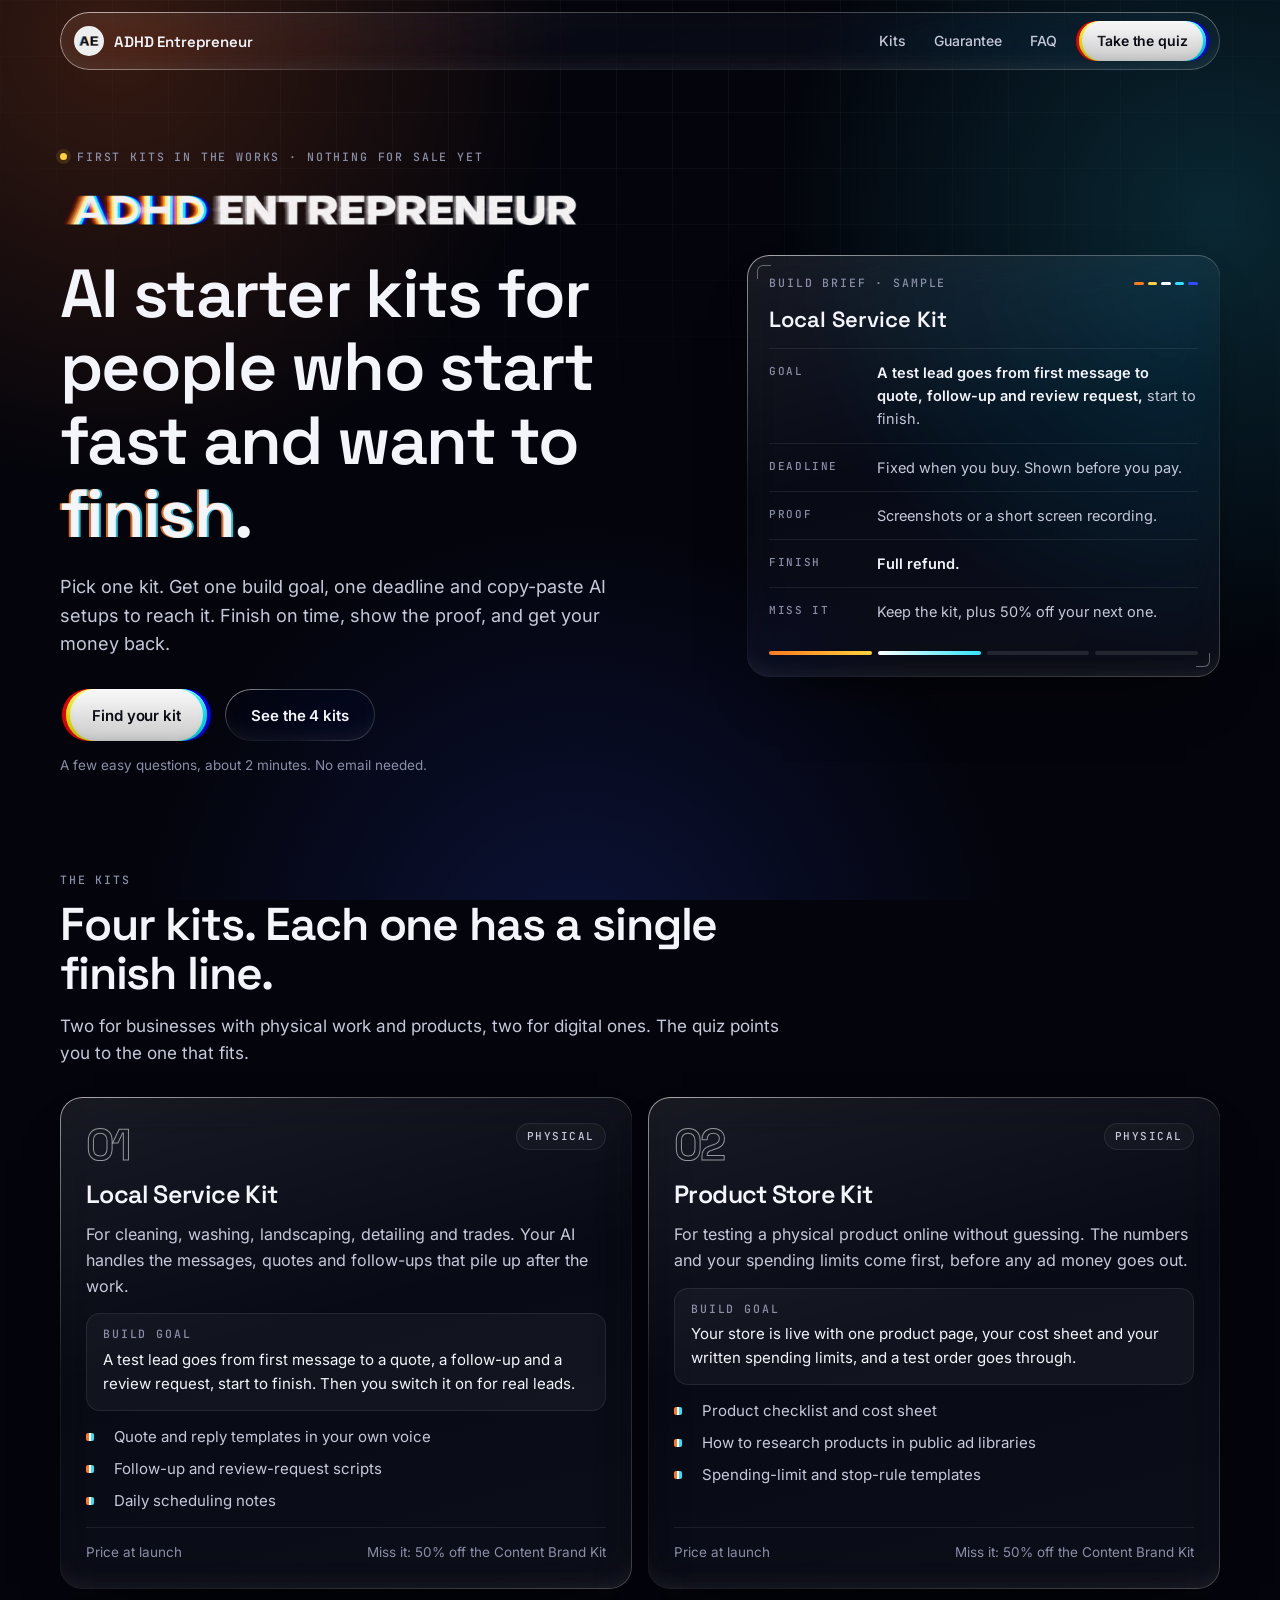
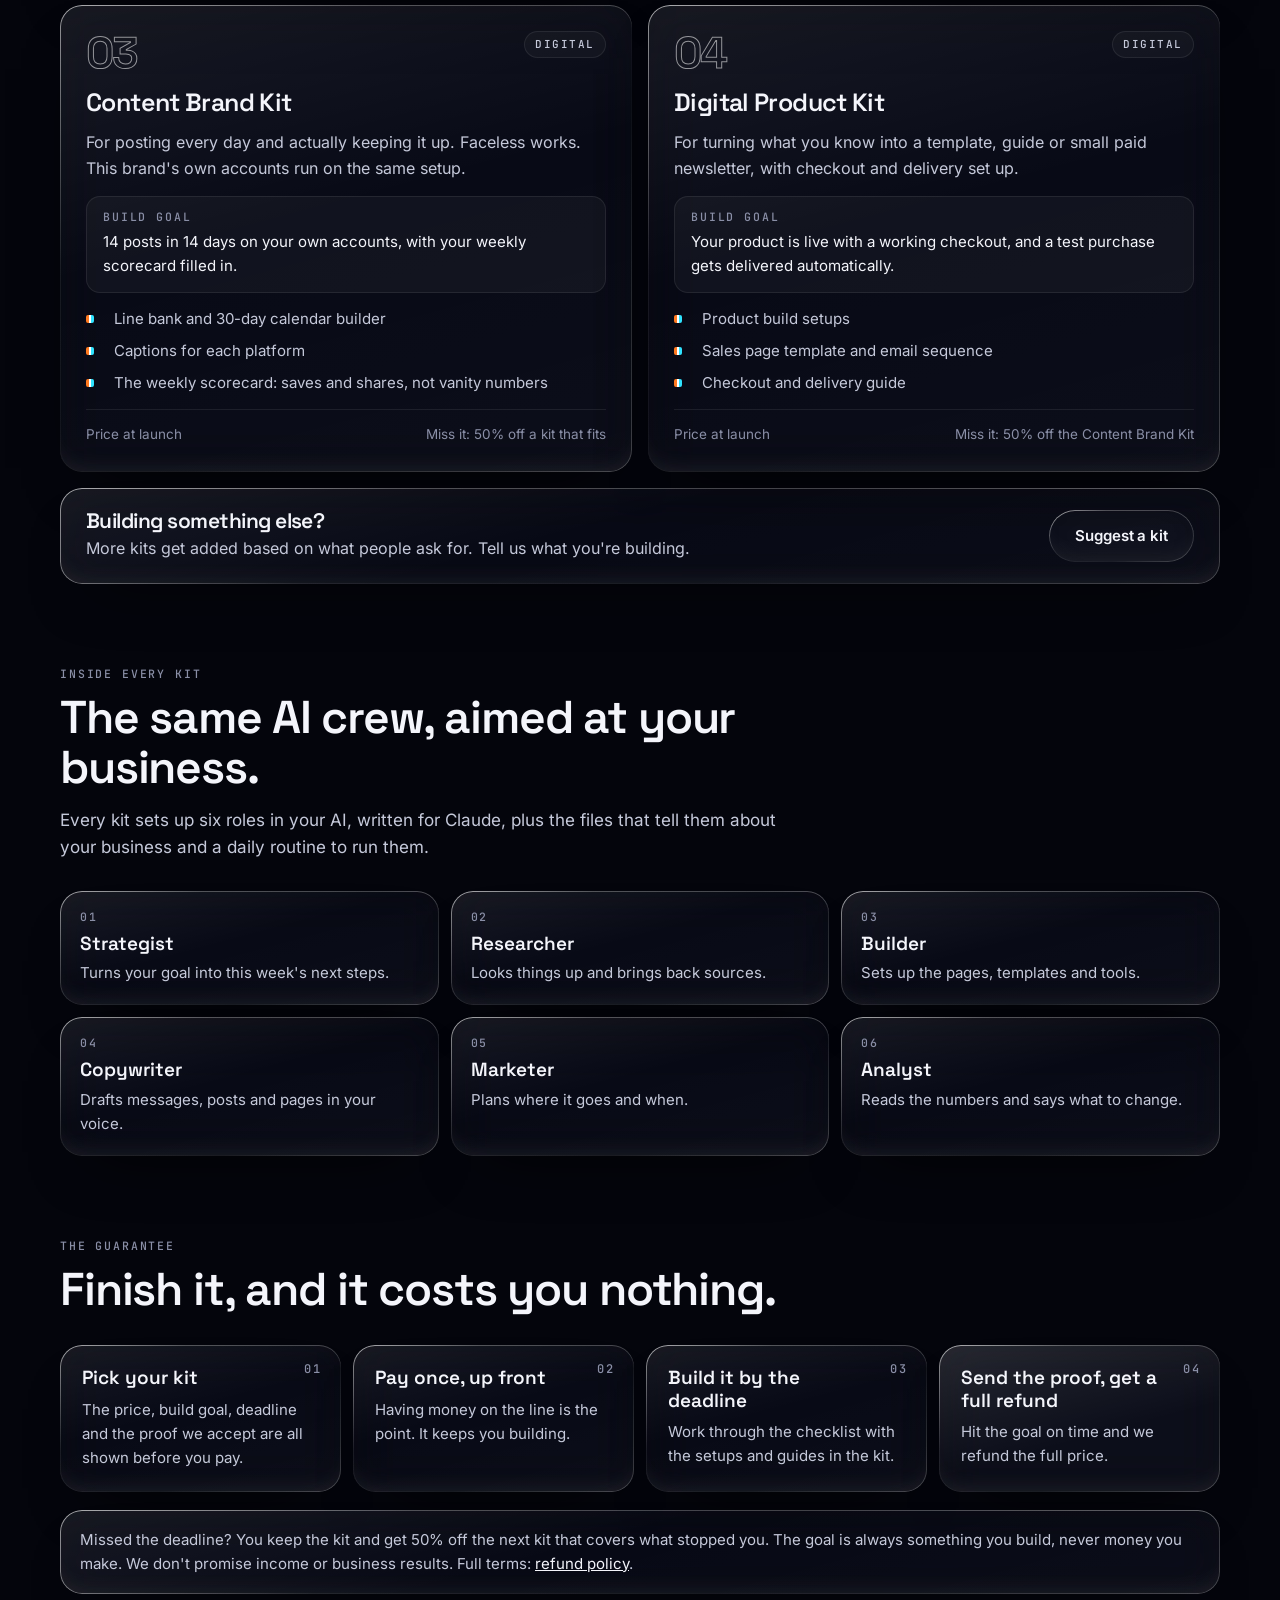
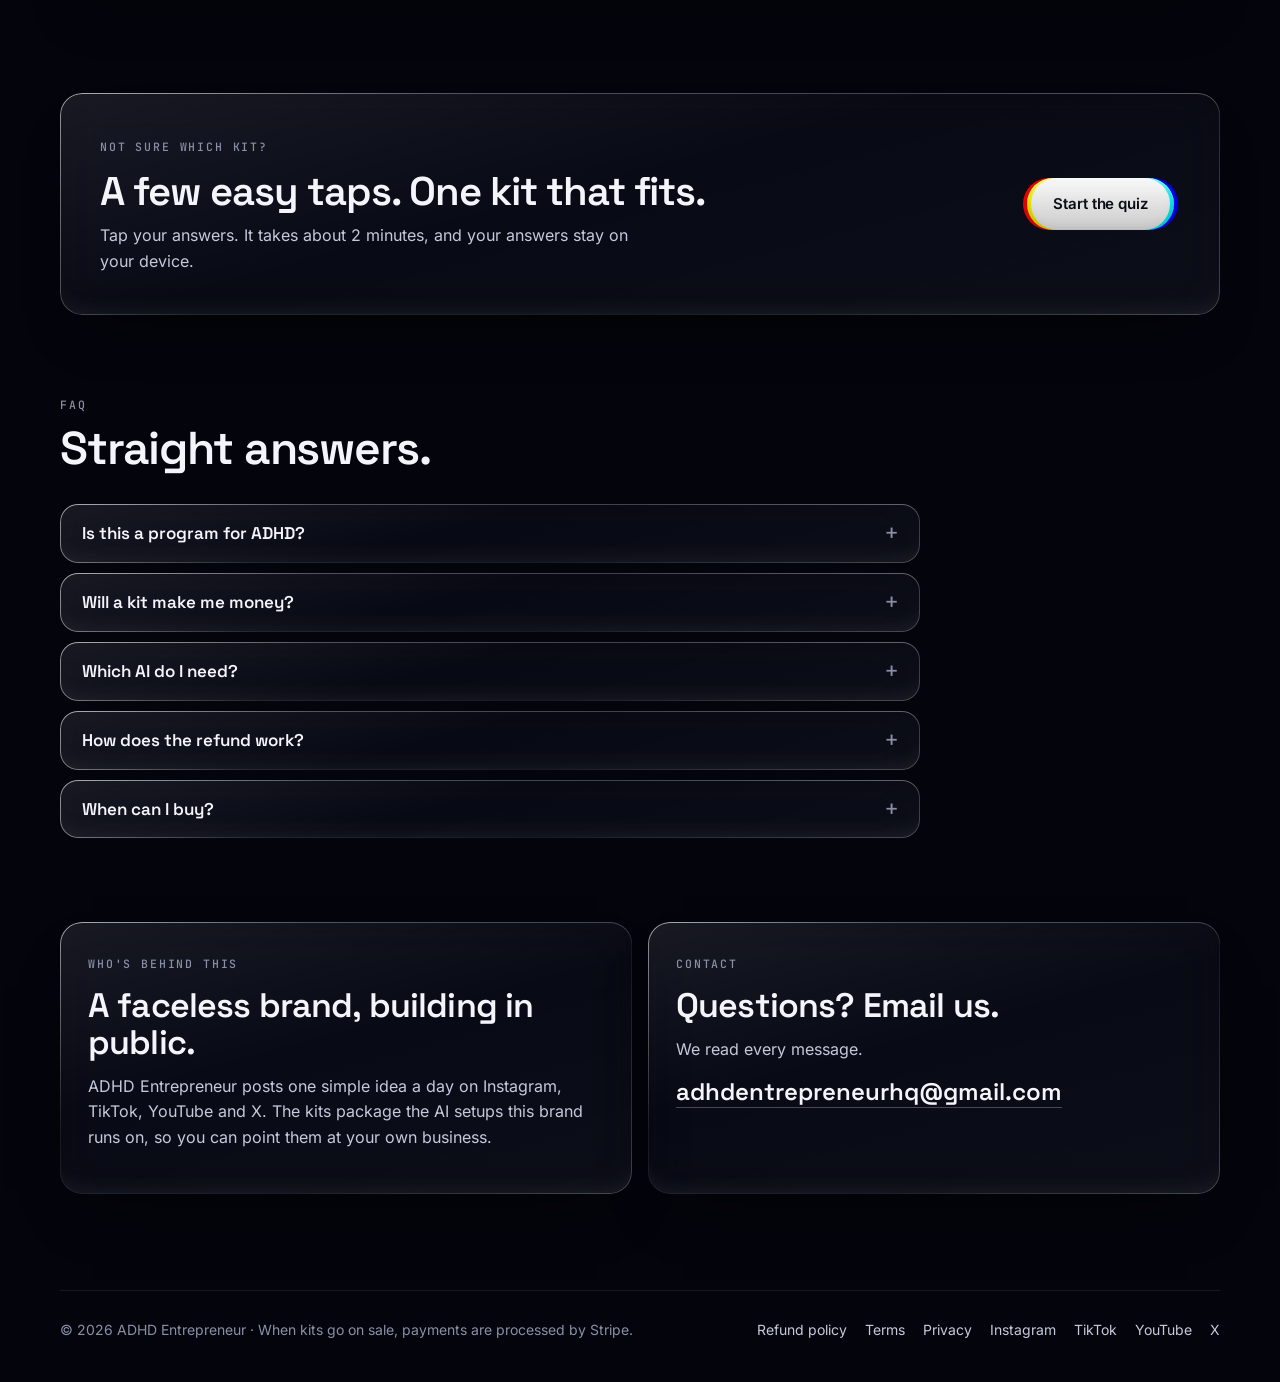
==== adhd-entrepreneur/site/public/index.html @ 9c6e857f "Rebuild the site in midnight liquid glass, add the kit quiz, deploy to Netlify - Midnight dark desig" ====
<!doctype html>
<html lang="en">
<head>
<meta charset="utf-8">
<meta name="viewport" content="width=device-width, initial-scale=1, viewport-fit=cover">
<title>ADHD Entrepreneur · AI Starter Kits</title>
<meta name="description" content="AI starter kits for people who start fast and want to finish. One kit, one build goal, one deadline. Finish on time and get your money back.">
<meta name="theme-color" content="#04050c">
<link rel="icon" type="image/png" href="assets/favicon.png">
<link rel="apple-touch-icon" href="assets/apple-touch-icon.png">
<link rel="preload" href="assets/fonts/space-grotesk-latin.woff2" as="font" type="font/woff2" crossorigin>
<link rel="preload" href="assets/fonts/inter-latin.woff2" as="font" type="font/woff2" crossorigin>
<link rel="stylesheet" href="style.css">
<script src="site.js" defer></script>
</head>
<body>
<div class="sky" aria-hidden="true"><span class="orb warm"></span><span class="orb cyan"></span><span class="orb blue"></span></div>

<div class="wrap">
  <header class="topbar">
    <div class="inner glass">
      <a class="brand" href="./"><img src="assets/favicon.png" alt="" width="30" height="30"><span>ADHD Entrepreneur</span></a>
      <nav aria-label="Sections">
        <a class="hide-sm" href="#kits">Kits</a>
        <a class="hide-sm" href="#guarantee">Guarantee</a>
        <a class="hide-sm" href="#faq">FAQ</a>
        <a class="btn-split small" href="quiz.html"><span class="fx" aria-hidden="true"><i></i><i></i><i></i></span><span class="lbl">Take the quiz</span></a>
      </nav>
    </div>
  </header>

  <main>
    <section class="hero" aria-labelledby="hero-title">
      <div>
        <span class="label"><span class="dot"></span>First kits in the works · nothing for sale yet</span>
        <img class="wordmark" src="assets/wordmark.png" alt="ADHD Entrepreneur" width="1192" height="94">
        <h1 id="hero-title">AI starter kits for people who start fast and want to <span class="split-text">finish</span>.</h1>
        <p class="lede">Pick one kit. Get one build goal, one deadline and copy-paste AI setups to reach it. Finish on time, show the proof, and get your money back.</p>
        <div class="actions">
          <a class="btn-split" href="quiz.html"><span class="fx" aria-hidden="true"><i></i><i></i><i></i></span><span class="lbl">Find your kit</span></a>
          <a class="btn glass" href="#kits">See the 4 kits</a>
        </div>
        <p class="fine">A few easy questions, about 2 minutes. No email needed.</p>
      </div>

      <aside class="brief glass" aria-label="Sample build brief">
        <span class="corner tl"></span><span class="corner br"></span>
        <div class="head"><span class="label">Build brief · sample</span><div class="splitbar" aria-hidden="true"><i></i><i></i><i></i><i></i><i></i></div></div>
        <p class="kit">Local Service Kit</p>
        <dl>
          <div class="row"><dt>Goal</dt><dd><b>A test lead goes from first message to quote, follow-up and review request,</b> start to finish.</dd></div>
          <div class="row"><dt>Deadline</dt><dd>Fixed when you buy. Shown before you pay.</dd></div>
          <div class="row"><dt>Proof</dt><dd>Screenshots or a short screen recording.</dd></div>
          <div class="row"><dt>Finish</dt><dd><b>Full refund.</b></dd></div>
          <div class="row"><dt>Miss it</dt><dd>Keep the kit, plus 50% off your next one.</dd></div>
        </dl>
        <div class="track" aria-hidden="true"><i class="on"></i><i class="on"></i><i></i><i></i></div>
      </aside>
    </section>

    <section id="kits" aria-labelledby="kits-title">
      <div class="section-head">
        <span class="label">The kits</span>
        <h2 id="kits-title">Four kits. Each one has a single finish line.</h2>
        <p>Two for businesses with physical work and products, two for digital ones. The quiz points you to the one that fits.</p>
      </div>

      <div class="kits">
        <article class="kitcard glass">
          <div class="top"><span class="num">01</span><span class="tag">Physical</span></div>
          <h3>Local Service Kit</h3>
          <p class="for">For cleaning, washing, landscaping, detailing and trades. Your AI handles the messages, quotes and follow-ups that pile up after the work.</p>
          <div class="goal"><span class="label">Build goal</span>A test lead goes from first message to a quote, a follow-up and a review request, start to finish. Then you switch it on for real leads.</div>
          <ul class="ticks">
            <li>Quote and reply templates in your own voice</li>
            <li>Follow-up and review-request scripts</li>
            <li>Daily scheduling notes</li>
          </ul>
          <div class="foot"><span>Price at launch</span><span>Miss it: 50% off the Content Brand Kit</span></div>
        </article>

        <article class="kitcard glass">
          <div class="top"><span class="num">02</span><span class="tag">Physical</span></div>
          <h3>Product Store Kit</h3>
          <p class="for">For testing a physical product online without guessing. The numbers and your spending limits come first, before any ad money goes out.</p>
          <div class="goal"><span class="label">Build goal</span>Your store is live with one product page, your cost sheet and your written spending limits, and a test order goes through.</div>
          <ul class="ticks">
            <li>Product checklist and cost sheet</li>
            <li>How to research products in public ad libraries</li>
            <li>Spending-limit and stop-rule templates</li>
          </ul>
          <div class="foot"><span>Price at launch</span><span>Miss it: 50% off the Content Brand Kit</span></div>
        </article>

        <article class="kitcard glass">
          <div class="top"><span class="num">03</span><span class="tag">Digital</span></div>
          <h3>Content Brand Kit</h3>
          <p class="for">For posting every day and actually keeping it up. Faceless works. This brand's own accounts run on the same setup.</p>
          <div class="goal"><span class="label">Build goal</span>14 posts in 14 days on your own accounts, with your weekly scorecard filled in.</div>
          <ul class="ticks">
            <li>Line bank and 30-day calendar builder</li>
            <li>Captions for each platform</li>
            <li>The weekly scorecard: saves and shares, not vanity numbers</li>
          </ul>
          <div class="foot"><span>Price at launch</span><span>Miss it: 50% off a kit that fits</span></div>
        </article>

        <article class="kitcard glass">
          <div class="top"><span class="num">04</span><span class="tag">Digital</span></div>
          <h3>Digital Product Kit</h3>
          <p class="for">For turning what you know into a template, guide or small paid newsletter, with checkout and delivery set up.</p>
          <div class="goal"><span class="label">Build goal</span>Your product is live with a working checkout, and a test purchase gets delivered automatically.</div>
          <ul class="ticks">
            <li>Product build setups</li>
            <li>Sales page template and email sequence</li>
            <li>Checkout and delivery guide</li>
          </ul>
          <div class="foot"><span>Price at launch</span><span>Miss it: 50% off the Content Brand Kit</span></div>
        </article>
      </div>

      <div class="custom glass">
        <div>
          <h3>Building something else?</h3>
          <p>More kits get added based on what people ask for. Tell us what you're building.</p>
        </div>
        <a class="btn glass" href="mailto:adhdentrepreneurhq@gmail.com?subject=Kit%20idea">Suggest a kit</a>
      </div>
    </section>

    <section id="crew" aria-labelledby="crew-title">
      <div class="section-head">
        <span class="label">Inside every kit</span>
        <h2 id="crew-title">The same AI crew, aimed at your business.</h2>
        <p>Every kit sets up six roles in your AI, written for Claude, plus the files that tell them about your business and a daily routine to run them.</p>
      </div>
      <div class="crew">
        <div class="role glass"><span class="label">01</span><b>Strategist</b><p>Turns your goal into this week's next steps.</p></div>
        <div class="role glass"><span class="label">02</span><b>Researcher</b><p>Looks things up and brings back sources.</p></div>
        <div class="role glass"><span class="label">03</span><b>Builder</b><p>Sets up the pages, templates and tools.</p></div>
        <div class="role glass"><span class="label">04</span><b>Copywriter</b><p>Drafts messages, posts and pages in your voice.</p></div>
        <div class="role glass"><span class="label">05</span><b>Marketer</b><p>Plans where it goes and when.</p></div>
        <div class="role glass"><span class="label">06</span><b>Analyst</b><p>Reads the numbers and says what to change.</p></div>
      </div>
    </section>

    <section id="guarantee" aria-labelledby="guarantee-title">
      <div class="section-head">
        <span class="label">The guarantee</span>
        <h2 id="guarantee-title">Finish it, and it costs you nothing.</h2>
      </div>
      <ol class="steps">
        <li class="glass"><b>Pick your kit</b><span>The price, build goal, deadline and the proof we accept are all shown before you pay.</span></li>
        <li class="glass"><b>Pay once, up front</b><span>Having money on the line is the point. It keeps you building.</span></li>
        <li class="glass"><b>Build it by the deadline</b><span>Work through the checklist with the setups and guides in the kit.</span></li>
        <li class="glass"><b>Send the proof, get a full refund</b><span>Hit the goal on time and we refund the full price.</span></li>
      </ol>
      <p class="note glass">Missed the deadline? You keep the kit and get 50% off the next kit that covers what stopped you. The goal is always something you build, never money you make. We don't promise income or business results. Full terms: <a href="policies.html#refunds">refund policy</a>.</p>
    </section>

    <section aria-labelledby="quiz-title">
      <div class="callout glass">
        <div>
          <span class="label">Not sure which kit?</span>
          <h2 id="quiz-title">A few easy taps. One kit that fits.</h2>
          <p>Tap your answers. It takes about 2 minutes, and your answers stay on your device.</p>
        </div>
        <a class="btn-split" href="quiz.html"><span class="fx" aria-hidden="true"><i></i><i></i><i></i></span><span class="lbl">Start the quiz</span></a>
      </div>
    </section>

    <section id="faq" aria-labelledby="faq-title">
      <div class="section-head">
        <span class="label">FAQ</span>
        <h2 id="faq-title">Straight answers.</h2>
      </div>
      <div class="faq">
        <details class="glass"><summary>Is this a program for ADHD?</summary><p>No. Nothing here is medical, and we don't diagnose or treat anything. The name is about a working style: lots of ideas, fast starts, and needing a clear finish line. The kits are for anyone who works that way.</p></details>
        <details class="glass"><summary>Will a kit make me money?</summary><p>We don't promise that. Every build goal is something you set up or finish, never an amount you earn. What your business makes depends on your work, your market and a fair bit of luck.</p></details>
        <details class="glass"><summary>Which AI do I need?</summary><p>The kits are written for Claude. If you use ChatGPT or Gemini, each kit will list what carries over before you buy. You sign up for those tools yourself and pay them directly.</p></details>
        <details class="glass"><summary>How does the refund work?</summary><p>Finish the build goal by the deadline, email us the proof listed on your kit, and we refund the full price to your original payment method. If you miss it, you keep the kit and get 50% off your next one. <a href="policies.html#refunds">Full terms</a>.</p></details>
        <details class="glass"><summary>When can I buy?</summary><p>Not yet. The first kits are being built and tested now. Take the quiz to find your kit, and email us from the result page to hear when it launches.</p></details>
      </div>
    </section>

    <section aria-label="About and contact">
      <div class="duo">
        <div class="glass">
          <span class="label">Who's behind this</span>
          <h2>A faceless brand, building in public.</h2>
          <p>ADHD Entrepreneur posts one simple idea a day on Instagram, TikTok, YouTube and X. The kits package the AI setups this brand runs on, so you can point them at your own business.</p>
        </div>
        <div class="glass" id="contact">
          <span class="label">Contact</span>
          <h2>Questions? Email us.</h2>
          <p>We read every message.</p>
          <a class="mail" href="mailto:adhdentrepreneurhq@gmail.com">adhdentrepreneurhq@gmail.com</a>
        </div>
      </div>
    </section>
  </main>

  <footer>
    <div class="row">
      <span>© 2026 ADHD Entrepreneur · When kits go on sale, payments are processed by Stripe.</span>
      <nav aria-label="Footer">
        <a href="policies.html#refunds">Refund policy</a>
        <a href="policies.html#terms">Terms</a>
        <a href="policies.html#privacy">Privacy</a>
        <a href="https://www.instagram.com/adhdentrepreneurhq/" rel="noopener">Instagram</a>
        <a href="https://www.tiktok.com/@adhdentrepreneurhq" rel="noopener">TikTok</a>
        <a href="https://www.youtube.com/@adhdentrepreneurhq" rel="noopener">YouTube</a>
        <a href="https://x.com/adhdentreprenhq" rel="noopener">X</a>
      </nav>
    </div>
  </footer>
</div>
</body>
</html>
---- adhd-entrepreneur/site/public/style.css ----
/* ADHD Entrepreneur: midnight glass, with the logo's RGB split as the only color.
   Fonts are self-hosted (assets/fonts) so the site makes no third-party requests. */

@font-face { font-family: "Inter"; src: url("assets/fonts/inter-latin.woff2") format("woff2"); font-weight: 400 700; font-display: swap; }
@font-face { font-family: "Space Grotesk"; src: url("assets/fonts/space-grotesk-latin.woff2") format("woff2"); font-weight: 400 700; font-display: swap; }
@font-face { font-family: "JetBrains Mono"; src: url("assets/fonts/jetbrains-mono-latin.woff2") format("woff2"); font-weight: 400 600; font-display: swap; }

:root {
  color-scheme: dark;
  --bg: #04050c;
  --ink: #f4f5fb;
  --ink-soft: #c5c9da;
  --muted: #8a8fa7;
  --line: rgba(255, 255, 255, .08);
  --glass-top: rgba(255, 255, 255, .085);
  --glass-low: rgba(255, 255, 255, .025);
  --glass-edge: rgba(255, 255, 255, .13);
  /* the split, sampled from the wordmark: warm trails left, cool leads right */
  --warm: #ff7a1f;
  --gold: #ffd23d;
  --cyan: #2fe3ff;
  --blue: #2f4dff;
  --ink-dark: #05060f;
  --radius: 22px;
  --spring: cubic-bezier(.34, 1.56, .64, 1);
  --ease: cubic-bezier(.22, .61, .36, 1);
  --display: "Space Grotesk", "Inter", system-ui, sans-serif;
  --body: "Inter", system-ui, -apple-system, "Segoe UI", sans-serif;
  --mono: "JetBrains Mono", ui-monospace, SFMono-Regular, Menlo, monospace;
}

*, *::before, *::after { box-sizing: border-box; }
html { -webkit-text-size-adjust: 100%; scroll-behavior: smooth; scroll-padding-top: 96px; }
body {
  margin: 0;
  background: var(--bg);
  color: var(--ink);
  font: 400 16px/1.6 var(--body);
  -webkit-font-smoothing: antialiased;
  overflow-x: clip;
  min-height: 100vh;
}
img { max-width: 100%; height: auto; display: block; }
a { color: inherit; }
p { margin: 0 0 1em; }
h1, h2, h3 { font-family: var(--display); font-weight: 600; letter-spacing: -.025em; line-height: 1.08; margin: 0; }
:focus-visible { outline: 2px solid var(--cyan); outline-offset: 3px; border-radius: 10px; }
.sr-only { position: absolute; width: 1px; height: 1px; overflow: hidden; clip: rect(0 0 0 0); white-space: nowrap; }

/* ---------- the sky: soft light for the glass to bend, plus a blueprint grid ---------- */
.sky { position: fixed; inset: 0; z-index: -1; overflow: hidden; pointer-events: none; }
.sky::after {
  content: ""; position: absolute; inset: 0;
  background-image:
    linear-gradient(rgba(255, 255, 255, .035) 1px, transparent 1px),
    linear-gradient(90deg, rgba(255, 255, 255, .035) 1px, transparent 1px);
  background-size: 56px 56px;
  -webkit-mask-image: radial-gradient(ellipse 80% 60% at 50% 0%, #000 30%, transparent 80%);
  mask-image: radial-gradient(ellipse 80% 60% at 50% 0%, #000 30%, transparent 80%);
}
.orb { position: absolute; width: 70vmax; height: 70vmax; border-radius: 50%; will-change: transform; }
.orb.warm { top: -32vmax; left: -26vmax; background: radial-gradient(closest-side, rgba(255, 110, 40, .20), transparent); animation: drift-a 46s var(--ease) infinite alternate; }
.orb.cyan { top: -18vmax; right: -30vmax; background: radial-gradient(closest-side, rgba(40, 220, 255, .16), transparent); animation: drift-b 54s var(--ease) infinite alternate; }
.orb.blue { bottom: -40vmax; left: 10vmax; background: radial-gradient(closest-side, rgba(50, 80, 255, .18), transparent); animation: drift-c 62s var(--ease) infinite alternate; }
@keyframes drift-a { to { transform: translate(14vmax, 10vmax); } }
@keyframes drift-b { to { transform: translate(-12vmax, 16vmax); } }
@keyframes drift-c { to { transform: translate(10vmax, -12vmax); } }

/* ---------- liquid glass ---------- */
.glass {
  position: relative;
  background: linear-gradient(165deg, var(--glass-top), var(--glass-low) 45%, rgba(255, 255, 255, .04));
  -webkit-backdrop-filter: blur(22px) saturate(170%);
  backdrop-filter: blur(22px) saturate(170%);
  border-radius: var(--radius);
  box-shadow:
    inset 0 1px 0 rgba(255, 255, 255, .22),
    inset 0 -18px 30px -24px rgba(255, 255, 255, .14),
    0 30px 60px -34px rgba(0, 0, 0, .85);
}
.glass::before {
  /* specular rim: bright where the light hits, fading round the edge */
  content: ""; position: absolute; inset: 0; border-radius: inherit; padding: 1px; pointer-events: none;
  background: linear-gradient(140deg, rgba(255, 255, 255, .55), rgba(255, 255, 255, .07) 28%, rgba(255, 255, 255, .02) 60%, rgba(255, 255, 255, .22));
  -webkit-mask: linear-gradient(#000 0 0) content-box, linear-gradient(#000 0 0);
  -webkit-mask-composite: xor;
  mask: linear-gradient(#000 0 0) content-box exclude, linear-gradient(#000 0 0);
}

/* ---------- buttons ---------- */
.btn, .btn-split {
  --h: 52px;
  position: relative;
  display: inline-flex; align-items: center; justify-content: center; gap: 10px;
  min-height: var(--h); padding: 0 26px;
  border: 0; border-radius: 999px;
  font: 600 15px/1 var(--body); letter-spacing: -.005em;
  text-decoration: none; cursor: pointer;
  -webkit-tap-highlight-color: transparent;
  transition: transform .5s var(--spring);
}
.btn { color: var(--ink); background: none; }
.btn:hover { transform: translateY(-1px); }
.btn:active { transform: scale(.97); }
.btn.glass::before { border-radius: 999px; }

/* The split button: three tinted glass layers, red / green / blue, offset like the logo.
   Where all three overlap they add up to white. Press it and the layers slide into line:
   the color fringes close up and it becomes one pane of white glass. */
.btn-split { color: var(--ink-dark); isolation: isolate; margin: 0 6px; }
.btn-split .fx { position: absolute; inset: 0; z-index: -1; border-radius: inherit; isolation: isolate; }
.btn-split .fx i {
  position: absolute; inset: 0; border-radius: inherit; mix-blend-mode: screen;
  transition: transform .55s var(--spring), border-radius .55s var(--spring);
}
/* each layer is lighter at the top, so the merged pane reads as glass, not paint */
.btn-split .fx i:nth-child(1) { background: linear-gradient(180deg, rgba(255, 0, 0, .96), rgba(255, 0, 0, .8)); transform: translateX(-4px); }
.btn-split .fx i:nth-child(2) { background: linear-gradient(180deg, rgba(0, 255, 0, .96), rgba(0, 255, 0, .8)); }
.btn-split .fx i:nth-child(3) { background: linear-gradient(180deg, rgba(0, 0, 255, .96), rgba(0, 0, 255, .8)); transform: translateX(4px); }
.btn-split::after {
  /* glass sheen on top of the merged layers */
  content: ""; position: absolute; inset: 0; border-radius: inherit; pointer-events: none;
  background: linear-gradient(180deg, rgba(255, 255, 255, .55), rgba(255, 255, 255, 0) 55%);
  box-shadow: inset 0 1px 0 rgba(255, 255, 255, .9), inset 0 -6px 14px -8px rgba(5, 6, 15, .35);
  opacity: .55; transition: opacity .4s var(--ease);
}
.btn-split .lbl { position: relative; }
.btn-split:hover .fx i:nth-child(1) { transform: translateX(-6px); }
.btn-split:hover .fx i:nth-child(3) { transform: translateX(6px); }
.btn-split:active, .btn-split.merged { transform: scale(.965, .94); }
.btn-split:active .fx i:nth-child(n), .btn-split.merged .fx i:nth-child(n) { transform: translateX(0); }
.btn-split:active::after, .btn-split.merged::after { opacity: 1; }
.btn-split.merged { animation: settle .6s var(--spring); }
@keyframes settle { 0% { transform: scale(.965, .94); } 60% { transform: scale(1.02, 1.03); } 100% { transform: scale(1); } }
.btn-split:focus-visible { outline-offset: 5px; }
.btn.small, .btn-split.small { --h: 40px; padding: 0 18px; font-size: 14px; }
.btn-split.small .fx i:nth-child(1) { transform: translateX(-3px); }
.btn-split.small .fx i:nth-child(3) { transform: translateX(3px); }
.btn-split.small:active .fx i:nth-child(n), .btn-split.small.merged .fx i:nth-child(n) { transform: translateX(0); }

/* ---------- text helpers ---------- */
.label {
  display: inline-flex; align-items: center; gap: 10px;
  font: 500 11.5px/1 var(--mono); letter-spacing: .16em; text-transform: uppercase; color: var(--muted);
}
.label .dot { width: 7px; height: 7px; border-radius: 50%; background: var(--gold); box-shadow: 0 0 0 4px rgba(255, 210, 61, .12); animation: pulse 2.6s ease-in-out infinite; }
@keyframes pulse { 50% { box-shadow: 0 0 0 7px rgba(255, 210, 61, 0); } }
.split-text { text-shadow: -2px 0 rgba(255, 122, 31, .85), 2px 0 rgba(47, 227, 255, .85); }
.splitbar { display: flex; gap: 4px; height: 3px; width: 64px; }
.splitbar i { flex: 1; border-radius: 2px; }
.splitbar i:nth-child(1) { background: var(--warm); }
.splitbar i:nth-child(2) { background: var(--gold); }
.splitbar i:nth-child(3) { background: #fff; }
.splitbar i:nth-child(4) { background: var(--cyan); }
.splitbar i:nth-child(5) { background: var(--blue); }

/* ---------- layout ---------- */
.wrap { width: min(1160px, 100% - 32px); margin-inline: auto; }
section { padding: 84px 0 0; }
.section-head { display: grid; gap: 14px; margin-bottom: 30px; max-width: 720px; }
.section-head h2 { font-size: clamp(30px, 4.6vw, 46px); }
.section-head p { color: var(--ink-soft); margin: 0; font-size: 17px; }

/* header: a floating glass pill */
.topbar { position: sticky; top: 12px; z-index: 20; margin-top: 12px; }
.topbar .inner { display: flex; align-items: center; justify-content: space-between; gap: 12px; padding: 8px 8px 8px 14px; border-radius: 999px; }
.topbar .inner.glass::before { border-radius: 999px; }
.brand { display: inline-flex; align-items: center; gap: 10px; text-decoration: none; font: 600 15px/1 var(--display); letter-spacing: -.01em; white-space: nowrap; }
.brand img { width: 30px; height: 30px; border-radius: 50%; }
.topbar nav { display: flex; align-items: center; gap: 4px; }
.topbar nav a:not(.btn-split) { padding: 10px 12px; border-radius: 999px; text-decoration: none; color: var(--ink-soft); font-size: 14px; font-weight: 500; transition: color .2s, background .2s; }
.topbar nav a:not(.btn-split):hover { color: var(--ink); background: rgba(255, 255, 255, .06); }

/* hero */
.hero { display: grid; grid-template-columns: 1.15fr .85fr; gap: 48px; align-items: center; padding-top: 72px; }
.hero .wordmark { width: min(520px, 100%); margin: 22px 0 26px; }
.hero h1 { font-size: clamp(38px, 6.2vw, 68px); max-width: 13ch; }
.hero .lede { color: var(--ink-soft); font-size: 18px; max-width: 54ch; margin: 22px 0 30px; }
.actions { display: flex; flex-wrap: wrap; gap: 12px; align-items: center; }
.fine { color: var(--muted); font-size: 13.5px; margin-top: 14px; }

/* the brief: a sample build card, styled like a mission readout */
.brief { padding: 22px; }
.brief .head { display: flex; justify-content: space-between; align-items: center; margin-bottom: 18px; }
.brief .kit { font: 600 22px/1.15 var(--display); margin: 2px 0 16px; }
.brief dl { margin: 0; display: grid; gap: 0; }
.brief .row { display: grid; grid-template-columns: 96px 1fr; gap: 12px; padding: 12px 0; border-top: 1px solid var(--line); font-size: 14.5px; }
.brief dt { font: 500 11px/1.9 var(--mono); letter-spacing: .14em; text-transform: uppercase; color: var(--muted); }
.brief dd { margin: 0; color: var(--ink-soft); }
.brief dd b { color: var(--ink); font-weight: 600; }
.track { display: grid; grid-template-columns: repeat(4, 1fr); gap: 6px; margin-top: 16px; }
.track i { height: 4px; border-radius: 3px; background: rgba(255, 255, 255, .1); }
.track i.on { background: linear-gradient(90deg, var(--warm), var(--gold)); }
.track i.on + i.on { background: linear-gradient(90deg, #fff, var(--cyan)); }
.corner { position: absolute; width: 14px; height: 14px; border: 1.5px solid rgba(255, 255, 255, .35); pointer-events: none; }
.corner.tl { top: 10px; left: 10px; border-right: 0; border-bottom: 0; border-top-left-radius: 6px; }
.corner.br { bottom: 10px; right: 10px; border-left: 0; border-top: 0; border-bottom-right-radius: 6px; }

/* kits */
.kits { display: grid; grid-template-columns: repeat(2, 1fr); gap: 16px; }
.kitcard { padding: 26px; display: flex; flex-direction: column; gap: 14px; }
.kitcard .top { display: flex; justify-content: space-between; align-items: flex-start; gap: 12px; }
.kitcard .num { font: 600 44px/1 var(--display); letter-spacing: -.04em; color: transparent; -webkit-text-stroke: 1px rgba(255, 255, 255, .55); }
.tag { font: 500 11px/1 var(--mono); letter-spacing: .14em; text-transform: uppercase; padding: 7px 10px; border-radius: 999px; border: 1px solid var(--line); color: var(--ink-soft); background: rgba(255, 255, 255, .03); }
.kitcard h3 { font-size: 25px; }
.kitcard .for { color: var(--ink-soft); margin: 0; }
.goal { padding: 14px 16px; border-radius: 14px; background: rgba(255, 255, 255, .04); border: 1px solid var(--line); font-size: 15px; }
.goal .label { display: flex; margin-bottom: 8px; }
.ticks { list-style: none; margin: 0; padding: 0; display: grid; gap: 8px; font-size: 15px; color: var(--ink-soft); }
.ticks li { display: grid; grid-template-columns: 18px 1fr; gap: 10px; }
.ticks li::before { content: ""; width: 8px; height: 8px; margin-top: 8px; border-radius: 2px; background: linear-gradient(90deg, var(--warm) 0 33%, #fff 33% 66%, var(--cyan) 66%); }
.kitcard .foot { margin-top: auto; padding-top: 14px; border-top: 1px solid var(--line); display: flex; justify-content: space-between; gap: 12px; flex-wrap: wrap; font-size: 13.5px; color: var(--muted); }
.custom { margin-top: 16px; padding: 22px 26px; display: flex; align-items: center; justify-content: space-between; gap: 18px; flex-wrap: wrap; }
.custom p { margin: 4px 0 0; color: var(--ink-soft); }
.custom h3 { font-size: 21px; }

/* crew */
.crew { display: grid; grid-template-columns: repeat(3, 1fr); gap: 12px; }
.role { padding: 20px; }
.role .label { margin-bottom: 10px; display: flex; }
.role b { display: block; font: 600 19px/1.2 var(--display); margin-bottom: 6px; }
.role p { margin: 0; color: var(--ink-soft); font-size: 15px; }

/* guarantee track */
.steps { list-style: none; margin: 0; padding: 0; display: grid; grid-template-columns: repeat(4, 1fr); gap: 12px; counter-reset: s; }
.steps li { padding: 22px; counter-increment: s; display: grid; gap: 8px; align-content: start; }
.steps li::after {
  content: "0" counter(s); position: absolute; top: 18px; right: 20px;
  font: 500 12px/1 var(--mono); letter-spacing: .12em; color: var(--muted);
}
.steps b { font: 600 19px/1.2 var(--display); padding-right: 30px; }
.steps span { color: var(--ink-soft); font-size: 15px; }
.steps li:last-child { background: linear-gradient(165deg, rgba(255, 255, 255, .14), rgba(255, 255, 255, .04) 60%); }
.note { margin-top: 18px; padding: 18px 20px; color: var(--ink-soft); font-size: 15px; }
.note a { color: var(--ink); }

/* quiz callout */
.callout { padding: 40px; display: grid; grid-template-columns: 1fr auto; gap: 28px; align-items: center; overflow: hidden; }
.callout h2 { font-size: clamp(28px, 4vw, 40px); margin: 12px 0 10px; }
.callout p { color: var(--ink-soft); margin: 0; max-width: 56ch; }

/* faq */
.faq { display: grid; gap: 10px; max-width: 860px; }
.faq details { padding: 0; border-radius: 18px; }
.faq summary { list-style: none; cursor: pointer; padding: 18px 54px 18px 22px; font: 600 17px/1.35 var(--display); position: relative; }
.faq summary::-webkit-details-marker { display: none; }
.faq summary::after { content: "+"; position: absolute; right: 22px; top: 50%; transform: translateY(-50%); font: 400 22px/1 var(--mono); color: var(--muted); transition: transform .4s var(--spring); }
.faq details[open] summary::after { transform: translateY(-50%) rotate(45deg); }
.faq details p { padding: 0 22px 18px; margin: 0; color: var(--ink-soft); }

/* about + contact */
.duo { display: grid; grid-template-columns: 1fr 1fr; gap: 16px; }
.duo > div { padding: 28px; }
.duo h2 { font-size: clamp(26px, 3.4vw, 34px); margin: 12px 0 12px; }
.duo p { color: var(--ink-soft); }
.mail { font: 600 clamp(18px, 2.6vw, 24px)/1.2 var(--display); text-decoration: none; border-bottom: 1px solid rgba(255, 255, 255, .25); word-break: break-all; }
.mail:hover { border-color: #fff; }

/* footer */
footer { margin-top: 96px; padding: 28px 0 40px; border-top: 1px solid var(--line); color: var(--muted); font-size: 14px; }
footer .row { display: flex; justify-content: space-between; gap: 20px; flex-wrap: wrap; }
footer nav { display: flex; flex-wrap: wrap; gap: 6px 18px; }
footer a { text-decoration: none; color: var(--ink-soft); }
footer a:hover { color: var(--ink); }

/* ---------- policies ---------- */
.doc { max-width: 780px; margin: 56px auto 0; padding: 40px; }
.doc h1 { font-size: clamp(34px, 5vw, 48px); margin: 14px 0 16px; }
.doc h2 { font-size: 28px; margin: 52px 0 10px; padding-top: 22px; border-top: 1px solid var(--line); }
.doc h3 { font-size: 18px; margin: 26px 0 6px; letter-spacing: -.01em; }
.doc p, .doc li { color: var(--ink-soft); }
.doc ul { padding-left: 20px; }
.doc .toc { display: flex; flex-wrap: wrap; gap: 8px; margin: 20px 0 6px; }

/* ---------- 404 ---------- */
.lost { min-height: 70vh; display: grid; place-items: center; text-align: center; }
.lost h1 { font-size: clamp(48px, 10vw, 96px); margin: 14px 0; }
.lost .actions { justify-content: center; margin-top: 22px; }

/* ---------- responsive ---------- */
@media (max-width: 960px) {
  .hero { grid-template-columns: 1fr; gap: 36px; padding-top: 48px; }
  .steps { grid-template-columns: repeat(2, 1fr); }
  .crew { grid-template-columns: repeat(2, 1fr); }
}
@media (max-width: 720px) {
  section { padding-top: 64px; }
  .kits, .duo, .crew, .steps { grid-template-columns: 1fr; }
  .topbar nav a.hide-sm { display: none; }
  .callout { grid-template-columns: 1fr; padding: 28px 22px; }
  .kitcard, .duo > div { padding: 22px; }
  .doc { padding: 26px 20px; margin-top: 32px; }
  .hero .lede { font-size: 17px; }
  .brand span { display: none; }
}
@media (max-width: 380px) {
  .actions .btn, .actions .btn-split { width: calc(100% - 12px); }
}

@media (prefers-reduced-motion: reduce) {
  *, *::before, *::after { animation: none !important; transition: none !important; }
  html { scroll-behavior: auto; }
}
@supports not ((backdrop-filter: blur(1px)) or (-webkit-backdrop-filter: blur(1px))) {
  .glass { background: rgba(18, 20, 34, .92); }
}
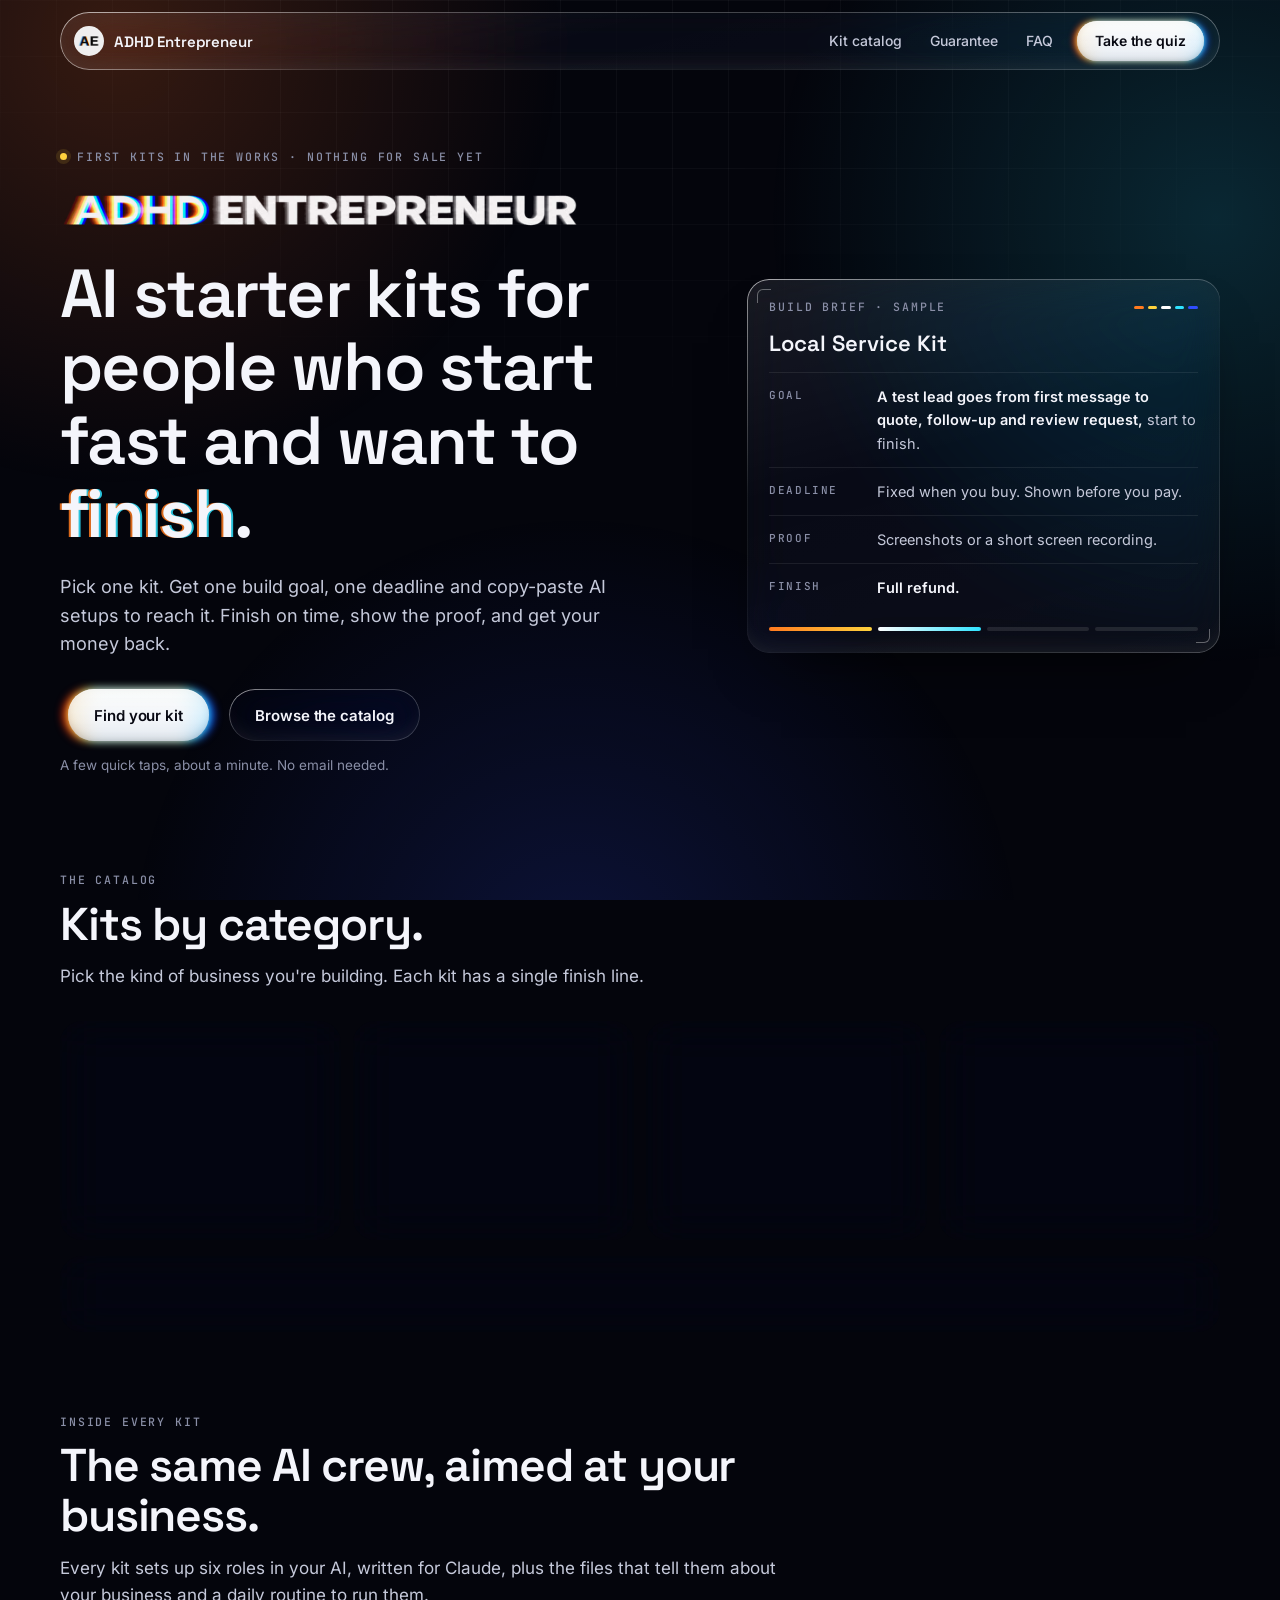
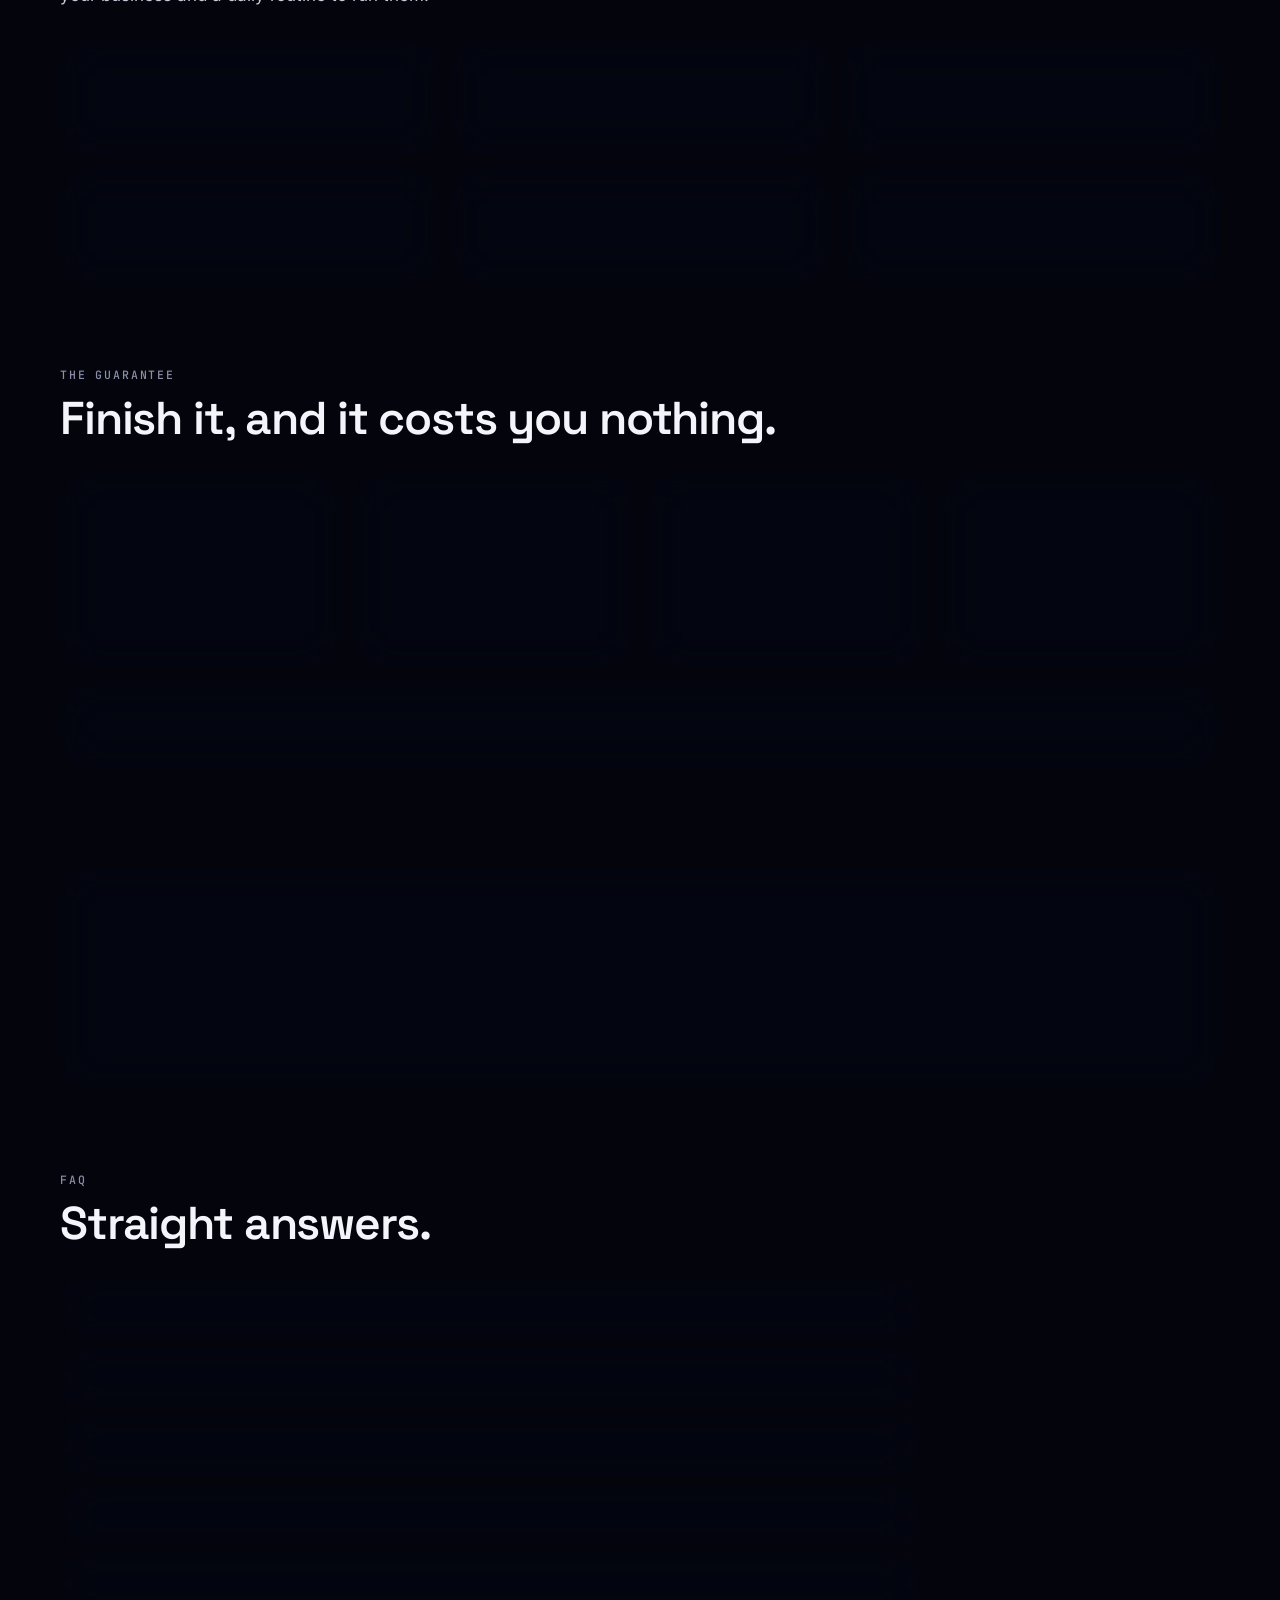
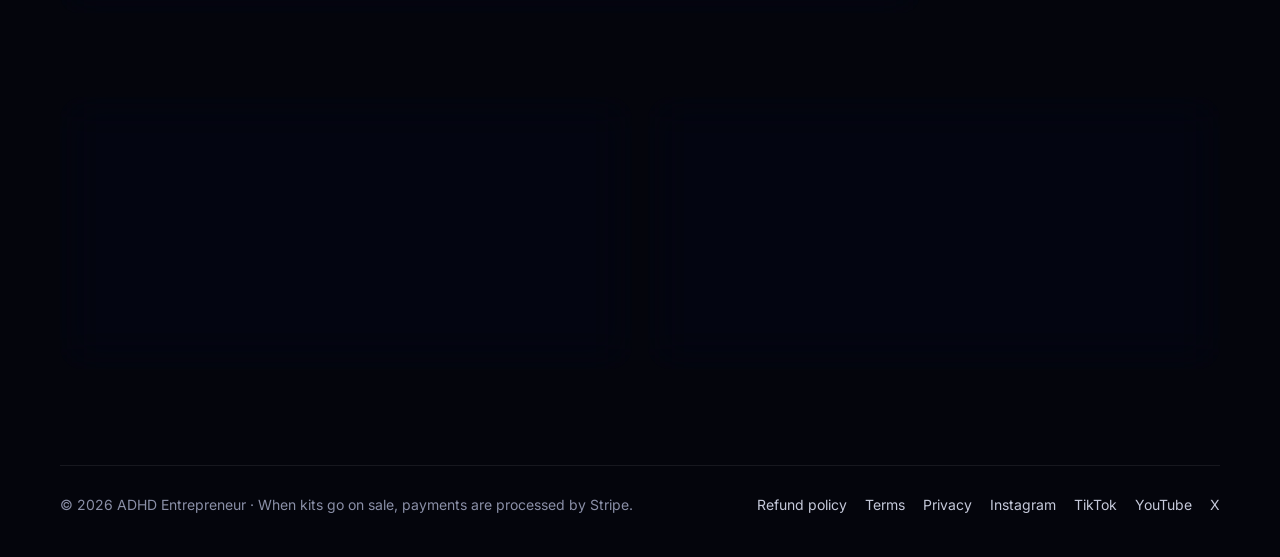
==== commit 15d5ca2a: "Kit catalog, icon quiz in colored glass, softer split buttons, private miss offer - Remove every pub" ====
--- a/adhd-entrepreneur/site/public/index.html
+++ b/adhd-entrepreneur/site/public/index.html
@@ -21,7 +21,7 @@
     <div class="inner glass">
       <a class="brand" href="./"><img src="assets/favicon.png" alt="" width="30" height="30"><span>ADHD Entrepreneur</span></a>
       <nav aria-label="Sections">
-        <a class="hide-sm" href="#kits">Kits</a>
+        <a class="hide-sm" href="kits.html">Kit catalog</a>
         <a class="hide-sm" href="#guarantee">Guarantee</a>
         <a class="hide-sm" href="#faq">FAQ</a>
         <a class="btn-split small" href="quiz.html"><span class="fx" aria-hidden="true"><i></i><i></i><i></i></span><span class="lbl">Take the quiz</span></a>
@@ -38,9 +38,9 @@
         <p class="lede">Pick one kit. Get one build goal, one deadline and copy-paste AI setups to reach it. Finish on time, show the proof, and get your money back.</p>
         <div class="actions">
           <a class="btn-split" href="quiz.html"><span class="fx" aria-hidden="true"><i></i><i></i><i></i></span><span class="lbl">Find your kit</span></a>
-          <a class="btn glass" href="#kits">See the 4 kits</a>
+          <a class="btn glass" href="kits.html">Browse the catalog</a>
         </div>
-        <p class="fine">A few easy questions, about 2 minutes. No email needed.</p>
+        <p class="fine">A few quick taps, about a minute. No email needed.</p>
       </div>
 
       <aside class="brief glass" aria-label="Sample build brief">
@@ -52,7 +52,6 @@
           <div class="row"><dt>Deadline</dt><dd>Fixed when you buy. Shown before you pay.</dd></div>
           <div class="row"><dt>Proof</dt><dd>Screenshots or a short screen recording.</dd></div>
           <div class="row"><dt>Finish</dt><dd><b>Full refund.</b></dd></div>
-          <div class="row"><dt>Miss it</dt><dd>Keep the kit, plus 50% off your next one.</dd></div>
         </dl>
         <div class="track" aria-hidden="true"><i class="on"></i><i class="on"></i><i></i><i></i></div>
       </aside>
@@ -60,71 +59,42 @@
 
     <section id="kits" aria-labelledby="kits-title">
       <div class="section-head">
-        <span class="label">The kits</span>
-        <h2 id="kits-title">Four kits. Each one has a single finish line.</h2>
-        <p>Two for businesses with physical work and products, two for digital ones. The quiz points you to the one that fits.</p>
+        <span class="label">The catalog</span>
+        <h2 id="kits-title">Kits by category.</h2>
+        <p>Pick the kind of business you're building. Each kit has a single finish line.</p>
       </div>
-
-      <div class="kits">
-        <article class="kitcard glass">
-          <div class="top"><span class="num">01</span><span class="tag">Physical</span></div>
-          <h3>Local Service Kit</h3>
-          <p class="for">For cleaning, washing, landscaping, detailing and trades. Your AI handles the messages, quotes and follow-ups that pile up after the work.</p>
-          <div class="goal"><span class="label">Build goal</span>A test lead goes from first message to a quote, a follow-up and a review request, start to finish. Then you switch it on for real leads.</div>
-          <ul class="ticks">
-            <li>Quote and reply templates in your own voice</li>
-            <li>Follow-up and review-request scripts</li>
-            <li>Daily scheduling notes</li>
-          </ul>
-          <div class="foot"><span>Price at launch</span><span>Miss it: 50% off the Content Brand Kit</span></div>
-        </article>
-
-        <article class="kitcard glass">
-          <div class="top"><span class="num">02</span><span class="tag">Physical</span></div>
-          <h3>Product Store Kit</h3>
-          <p class="for">For testing a physical product online without guessing. The numbers and your spending limits come first, before any ad money goes out.</p>
-          <div class="goal"><span class="label">Build goal</span>Your store is live with one product page, your cost sheet and your written spending limits, and a test order goes through.</div>
-          <ul class="ticks">
-            <li>Product checklist and cost sheet</li>
-            <li>How to research products in public ad libraries</li>
-            <li>Spending-limit and stop-rule templates</li>
-          </ul>
-          <div class="foot"><span>Price at launch</span><span>Miss it: 50% off the Content Brand Kit</span></div>
-        </article>
-
-        <article class="kitcard glass">
-          <div class="top"><span class="num">03</span><span class="tag">Digital</span></div>
-          <h3>Content Brand Kit</h3>
-          <p class="for">For posting every day and actually keeping it up. Faceless works. This brand's own accounts run on the same setup.</p>
-          <div class="goal"><span class="label">Build goal</span>14 posts in 14 days on your own accounts, with your weekly scorecard filled in.</div>
-          <ul class="ticks">
-            <li>Line bank and 30-day calendar builder</li>
-            <li>Captions for each platform</li>
-            <li>The weekly scorecard: saves and shares, not vanity numbers</li>
-          </ul>
-          <div class="foot"><span>Price at launch</span><span>Miss it: 50% off a kit that fits</span></div>
-        </article>
-
-        <article class="kitcard glass">
-          <div class="top"><span class="num">04</span><span class="tag">Digital</span></div>
-          <h3>Digital Product Kit</h3>
-          <p class="for">For turning what you know into a template, guide or small paid newsletter, with checkout and delivery set up.</p>
-          <div class="goal"><span class="label">Build goal</span>Your product is live with a working checkout, and a test purchase gets delivered automatically.</div>
-          <ul class="ticks">
-            <li>Product build setups</li>
-            <li>Sales page template and email sequence</li>
-            <li>Checkout and delivery guide</li>
-          </ul>
-          <div class="foot"><span>Price at launch</span><span>Miss it: 50% off the Content Brand Kit</span></div>
-        </article>
+      <div class="cats">
+        <a class="cat glass tinted t-warm" href="kits.html#service">
+          <span class="chip"><svg class="ic" aria-hidden="true"><use href="assets/icons.svg#wrench"/></svg></span>
+          <b>Service &amp; trades</b>
+          <span class="for">Cleaning, washing, landscaping, trades.</span>
+          <span class="kitname"><svg class="ic" aria-hidden="true"><use href="assets/icons.svg#spray-can"/></svg>Local Service Kit</span>
+        </a>
+        <a class="cat glass tinted t-gold" href="kits.html#stores">
+          <span class="chip"><svg class="ic" aria-hidden="true"><use href="assets/icons.svg#store"/></svg></span>
+          <b>Stores &amp; products</b>
+          <span class="for">Selling physical products online.</span>
+          <span class="kitname"><svg class="ic" aria-hidden="true"><use href="assets/icons.svg#package"/></svg>Product Store Kit</span>
+        </a>
+        <a class="cat glass tinted t-cyan" href="kits.html#content">
+          <span class="chip"><svg class="ic" aria-hidden="true"><use href="assets/icons.svg#megaphone"/></svg></span>
+          <b>Content &amp; audience</b>
+          <span class="for">An account people follow. Faceless works.</span>
+          <span class="kitname"><svg class="ic" aria-hidden="true"><use href="assets/icons.svg#clapperboard"/></svg>Content Brand Kit</span>
+        </a>
+        <a class="cat glass tinted t-violet" href="kits.html#digital">
+          <span class="chip"><svg class="ic" aria-hidden="true"><use href="assets/icons.svg#laptop"/></svg></span>
+          <b>Digital products</b>
+          <span class="for">Templates, guides and newsletters.</span>
+          <span class="kitname"><svg class="ic" aria-hidden="true"><use href="assets/icons.svg#file-down"/></svg>Digital Product Kit</span>
+        </a>
       </div>
-
-      <div class="custom glass">
-        <div>
-          <h3>Building something else?</h3>
-          <p>More kits get added based on what people ask for. Tell us what you're building.</p>
+      <div class="cats-foot glass">
+        <p>Building something else? More kits get added from what people ask for.</p>
+        <div class="actions">
+          <a class="btn glass small" href="mailto:adhdentrepreneurhq@gmail.com?subject=Kit%20idea">Suggest a kit</a>
+          <a class="btn glass small" href="kits.html">Open the catalog</a>
         </div>
-        <a class="btn glass" href="mailto:adhdentrepreneurhq@gmail.com?subject=Kit%20idea">Suggest a kit</a>
       </div>
     </section>
 
@@ -135,12 +105,12 @@
         <p>Every kit sets up six roles in your AI, written for Claude, plus the files that tell them about your business and a daily routine to run them.</p>
       </div>
       <div class="crew">
-        <div class="role glass"><span class="label">01</span><b>Strategist</b><p>Turns your goal into this week's next steps.</p></div>
-        <div class="role glass"><span class="label">02</span><b>Researcher</b><p>Looks things up and brings back sources.</p></div>
-        <div class="role glass"><span class="label">03</span><b>Builder</b><p>Sets up the pages, templates and tools.</p></div>
-        <div class="role glass"><span class="label">04</span><b>Copywriter</b><p>Drafts messages, posts and pages in your voice.</p></div>
-        <div class="role glass"><span class="label">05</span><b>Marketer</b><p>Plans where it goes and when.</p></div>
-        <div class="role glass"><span class="label">06</span><b>Analyst</b><p>Reads the numbers and says what to change.</p></div>
+        <div class="role glass"><span class="chip t-warm"><svg class="ic" aria-hidden="true"><use href="assets/icons.svg#compass"/></svg></span><div><b>Strategist</b><p>Turns your goal into this week's next steps.</p></div></div>
+        <div class="role glass"><span class="chip t-gold"><svg class="ic" aria-hidden="true"><use href="assets/icons.svg#search"/></svg></span><div><b>Researcher</b><p>Looks things up and brings back sources.</p></div></div>
+        <div class="role glass"><span class="chip t-green"><svg class="ic" aria-hidden="true"><use href="assets/icons.svg#hammer"/></svg></span><div><b>Builder</b><p>Sets up the pages, templates and tools.</p></div></div>
+        <div class="role glass"><span class="chip t-cyan"><svg class="ic" aria-hidden="true"><use href="assets/icons.svg#pen-line"/></svg></span><div><b>Copywriter</b><p>Drafts messages, posts and pages in your voice.</p></div></div>
+        <div class="role glass"><span class="chip t-violet"><svg class="ic" aria-hidden="true"><use href="assets/icons.svg#megaphone"/></svg></span><div><b>Marketer</b><p>Plans where it goes and when.</p></div></div>
+        <div class="role glass"><span class="chip t-warm"><svg class="ic" aria-hidden="true"><use href="assets/icons.svg#chart-column"/></svg></span><div><b>Analyst</b><p>Reads the numbers and says what to change.</p></div></div>
       </div>
     </section>
 
@@ -150,20 +120,20 @@
         <h2 id="guarantee-title">Finish it, and it costs you nothing.</h2>
       </div>
       <ol class="steps">
-        <li class="glass"><b>Pick your kit</b><span>The price, build goal, deadline and the proof we accept are all shown before you pay.</span></li>
-        <li class="glass"><b>Pay once, up front</b><span>Having money on the line is the point. It keeps you building.</span></li>
-        <li class="glass"><b>Build it by the deadline</b><span>Work through the checklist with the setups and guides in the kit.</span></li>
-        <li class="glass"><b>Send the proof, get a full refund</b><span>Hit the goal on time and we refund the full price.</span></li>
+        <li class="glass tinted t-warm"><span class="chip sm"><svg class="ic" aria-hidden="true"><use href="assets/icons.svg#mouse-pointer-click"/></svg></span><b>Pick your kit</b><span>The price, build goal, deadline and the proof we accept are all shown before you pay.</span></li>
+        <li class="glass tinted t-gold"><span class="chip sm"><svg class="ic" aria-hidden="true"><use href="assets/icons.svg#credit-card"/></svg></span><b>Pay once, up front</b><span>Having money on the line is the point. It keeps you building.</span></li>
+        <li class="glass tinted t-cyan"><span class="chip sm"><svg class="ic" aria-hidden="true"><use href="assets/icons.svg#hammer"/></svg></span><b>Build it by the deadline</b><span>Work through the checklist with the setups and guides in the kit.</span></li>
+        <li class="glass tinted t-green"><span class="chip sm"><svg class="ic" aria-hidden="true"><use href="assets/icons.svg#badge-check"/></svg></span><b>Send the proof, get a full refund</b><span>Hit the goal on time and we refund the full price.</span></li>
       </ol>
-      <p class="note glass">Missed the deadline? You keep the kit and get 50% off the next kit that covers what stopped you. The goal is always something you build, never money you make. We don't promise income or business results. Full terms: <a href="policies.html#refunds">refund policy</a>.</p>
+      <p class="note glass">Miss the deadline and there's no refund, but the kit stays yours. The goal is always something you build, never money you make. We don't promise income or business results. Full terms: <a href="policies.html#refunds">refund policy</a>.</p>
     </section>
 
     <section aria-labelledby="quiz-title">
       <div class="callout glass">
         <div>
           <span class="label">Not sure which kit?</span>
-          <h2 id="quiz-title">A few easy taps. One kit that fits.</h2>
-          <p>Tap your answers. It takes about 2 minutes, and your answers stay on your device.</p>
+          <h2 id="quiz-title">A few quick taps. One kit that fits.</h2>
+          <p>Tap an answer, see your kit. About a minute, and your answers stay on your device.</p>
         </div>
         <a class="btn-split" href="quiz.html"><span class="fx" aria-hidden="true"><i></i><i></i><i></i></span><span class="lbl">Start the quiz</span></a>
       </div>
@@ -178,7 +148,7 @@
         <details class="glass"><summary>Is this a program for ADHD?</summary><p>No. Nothing here is medical, and we don't diagnose or treat anything. The name is about a working style: lots of ideas, fast starts, and needing a clear finish line. The kits are for anyone who works that way.</p></details>
         <details class="glass"><summary>Will a kit make me money?</summary><p>We don't promise that. Every build goal is something you set up or finish, never an amount you earn. What your business makes depends on your work, your market and a fair bit of luck.</p></details>
         <details class="glass"><summary>Which AI do I need?</summary><p>The kits are written for Claude. If you use ChatGPT or Gemini, each kit will list what carries over before you buy. You sign up for those tools yourself and pay them directly.</p></details>
-        <details class="glass"><summary>How does the refund work?</summary><p>Finish the build goal by the deadline, email us the proof listed on your kit, and we refund the full price to your original payment method. If you miss it, you keep the kit and get 50% off your next one. <a href="policies.html#refunds">Full terms</a>.</p></details>
+        <details class="glass"><summary>How does the refund work?</summary><p>Finish the build goal by the deadline, email us the proof listed on your kit, and we refund the full price to your original payment method. If you miss it, there's no refund, and the kit stays yours. <a href="policies.html#refunds">Full terms</a>.</p></details>
         <details class="glass"><summary>When can I buy?</summary><p>Not yet. The first kits are being built and tested now. Take the quiz to find your kit, and email us from the result page to hear when it launches.</p></details>
       </div>
     </section>
--- a/adhd-entrepreneur/site/public/style.css
+++ b/adhd-entrepreneur/site/public/style.css
@@ -104,39 +104,53 @@
 .btn:active { transform: scale(.97); }
 .btn.glass::before { border-radius: 999px; }
 
-/* The split button: three tinted glass layers, red / green / blue, offset like the logo.
-   Where all three overlap they add up to white. Press it and the layers slide into line:
-   the color fringes close up and it becomes one pane of white glass. */
-.btn-split { color: var(--ink-dark); isolation: isolate; margin: 0 6px; }
-.btn-split .fx { position: absolute; inset: 0; z-index: -1; border-radius: inherit; isolation: isolate; }
+/* The split button: red, green and blue glass layers sit behind a frosted pane, offset and
+   slightly out of focus, so the color bleeds round the edges like the logo's split.
+   Press it and the layers slide into line and snap into focus: one pane of white glass. */
+@property --d { syntax: "<length>"; inherits: true; initial-value: 5px; }
+@property --b { syntax: "<length>"; inherits: true; initial-value: 4px; }
+.btn-split {
+  --d: 5px; --b: 4px;
+  color: var(--ink-dark); isolation: isolate; margin: 0 8px;
+  transition: transform .5s var(--spring), --d .6s var(--spring), --b .45s var(--ease);
+}
+.btn-split::before {
+  /* the frosted pane */
+  content: ""; position: absolute; inset: 0; z-index: -1; border-radius: inherit;
+  background: linear-gradient(180deg, rgba(255, 255, 255, .82), rgba(232, 235, 248, .64));
+  -webkit-backdrop-filter: blur(10px) saturate(170%);
+  backdrop-filter: blur(10px) saturate(170%);
+  transition: background .4s var(--ease);
+}
+.btn-split .fx { position: absolute; inset: 0; z-index: -2; border-radius: inherit; isolation: isolate; }
 .btn-split .fx i {
   position: absolute; inset: 0; border-radius: inherit; mix-blend-mode: screen;
-  transition: transform .55s var(--spring), border-radius .55s var(--spring);
-}
-/* each layer is lighter at the top, so the merged pane reads as glass, not paint */
-.btn-split .fx i:nth-child(1) { background: linear-gradient(180deg, rgba(255, 0, 0, .96), rgba(255, 0, 0, .8)); transform: translateX(-4px); }
-.btn-split .fx i:nth-child(2) { background: linear-gradient(180deg, rgba(0, 255, 0, .96), rgba(0, 255, 0, .8)); }
-.btn-split .fx i:nth-child(3) { background: linear-gradient(180deg, rgba(0, 0, 255, .96), rgba(0, 0, 255, .8)); transform: translateX(4px); }
+  filter: blur(var(--b));
+}
+.btn-split .fx i:nth-child(1) { background: rgba(255, 30, 0, .95); transform: translateX(calc(var(--d) * -1)); animation: sway 3.2s ease-in-out infinite alternate; }
+.btn-split .fx i:nth-child(2) { background: rgba(0, 255, 60, .95); }
+.btn-split .fx i:nth-child(3) { background: rgba(20, 60, 255, .95); transform: translateX(var(--d)); animation: sway 3.2s ease-in-out infinite alternate-reverse; }
+@keyframes sway { from { translate: -1.5px 0; } to { translate: 1.5px 0; } }
 .btn-split::after {
-  /* glass sheen on top of the merged layers */
+  /* specular sheen on top */
   content: ""; position: absolute; inset: 0; border-radius: inherit; pointer-events: none;
-  background: linear-gradient(180deg, rgba(255, 255, 255, .55), rgba(255, 255, 255, 0) 55%);
-  box-shadow: inset 0 1px 0 rgba(255, 255, 255, .9), inset 0 -6px 14px -8px rgba(5, 6, 15, .35);
-  opacity: .55; transition: opacity .4s var(--ease);
+  background: linear-gradient(180deg, rgba(255, 255, 255, .5), rgba(255, 255, 255, 0) 55%);
+  box-shadow: inset 0 1px 0 rgba(255, 255, 255, .9), inset 0 -6px 14px -8px rgba(5, 6, 15, .3);
+  opacity: .5; transition: opacity .4s var(--ease);
 }
 .btn-split .lbl { position: relative; }
-.btn-split:hover .fx i:nth-child(1) { transform: translateX(-6px); }
-.btn-split:hover .fx i:nth-child(3) { transform: translateX(6px); }
-.btn-split:active, .btn-split.merged { transform: scale(.965, .94); }
-.btn-split:active .fx i:nth-child(n), .btn-split.merged .fx i:nth-child(n) { transform: translateX(0); }
+.btn-split:hover { --d: 7px; --b: 6px; }
+.btn-split:active, .btn-split.merged { --d: 0px; --b: 0px; transform: scale(.965, .94); }
+.btn-split:active .fx i, .btn-split.merged .fx i { animation: none; }
+.btn-split:active::before, .btn-split.merged::before { background: linear-gradient(180deg, rgba(255, 255, 255, .96), rgba(240, 242, 250, .9)); }
 .btn-split:active::after, .btn-split.merged::after { opacity: 1; }
 .btn-split.merged { animation: settle .6s var(--spring); }
 @keyframes settle { 0% { transform: scale(.965, .94); } 60% { transform: scale(1.02, 1.03); } 100% { transform: scale(1); } }
-.btn-split:focus-visible { outline-offset: 5px; }
+.btn-split:focus-visible { outline-offset: 7px; }
 .btn.small, .btn-split.small { --h: 40px; padding: 0 18px; font-size: 14px; }
-.btn-split.small .fx i:nth-child(1) { transform: translateX(-3px); }
-.btn-split.small .fx i:nth-child(3) { transform: translateX(3px); }
-.btn-split.small:active .fx i:nth-child(n), .btn-split.small.merged .fx i:nth-child(n) { transform: translateX(0); }
+.btn-split.small { --d: 3px; --b: 3px; }
+.btn-split.small:hover { --d: 4px; --b: 4px; }
+.btn-split.small:active, .btn-split.small.merged { --d: 0px; --b: 0px; }
 
 /* ---------- text helpers ---------- */
 .label {
@@ -209,6 +223,7 @@
 .ticks { list-style: none; margin: 0; padding: 0; display: grid; gap: 8px; font-size: 15px; color: var(--ink-soft); }
 .ticks li { display: grid; grid-template-columns: 18px 1fr; gap: 10px; }
 .ticks li::before { content: ""; width: 8px; height: 8px; margin-top: 8px; border-radius: 2px; background: linear-gradient(90deg, var(--warm) 0 33%, #fff 33% 66%, var(--cyan) 66%); }
+.kitcard .foot a { color: var(--ink); }
 .kitcard .foot { margin-top: auto; padding-top: 14px; border-top: 1px solid var(--line); display: flex; justify-content: space-between; gap: 12px; flex-wrap: wrap; font-size: 13.5px; color: var(--muted); }
 .custom { margin-top: 16px; padding: 22px 26px; display: flex; align-items: center; justify-content: space-between; gap: 18px; flex-wrap: wrap; }
 .custom p { margin: 4px 0 0; color: var(--ink-soft); }
@@ -263,6 +278,84 @@
 footer a { text-decoration: none; color: var(--ink-soft); }
 footer a:hover { color: var(--ink); }
 
+/* ---------- tints: colored glass, all from the split's family ---------- */
+.t-warm { --tint: 255, 112, 64; }
+.t-gold { --tint: 255, 196, 70; }
+.t-green { --tint: 70, 228, 150; }
+.t-cyan { --tint: 47, 220, 255; }
+.t-violet { --tint: 132, 112, 255; }
+.tinted {
+  background: linear-gradient(165deg, rgba(var(--tint), .17), rgba(var(--tint), .045) 50%, rgba(255, 255, 255, .03));
+}
+.tinted::before {
+  background: linear-gradient(140deg, rgba(var(--tint), .75), rgba(255, 255, 255, .08) 30%, rgba(255, 255, 255, .02) 60%, rgba(var(--tint), .3));
+}
+
+/* ---------- icons ---------- */
+.ic { width: 22px; height: 22px; flex: none; display: block; }
+.chip {
+  --s: 46px;
+  width: var(--s); height: var(--s); flex: none; border-radius: 14px; display: grid; place-items: center; color: #fff;
+  background: radial-gradient(120% 120% at 30% 20%, rgba(255, 255, 255, .34), rgba(var(--tint, 255, 255, 255), .32) 55%, rgba(var(--tint, 255, 255, 255), .14));
+  box-shadow: inset 0 1px 0 rgba(255, 255, 255, .55), inset 0 0 0 1px rgba(255, 255, 255, .14), 0 10px 28px -10px rgba(var(--tint, 255, 255, 255), .75);
+}
+.chip .ic { width: 24px; height: 24px; }
+.chip.lg { --s: 64px; border-radius: 20px; }
+.chip.lg .ic { width: 32px; height: 32px; }
+.chip.sm { --s: 34px; border-radius: 11px; }
+.chip.sm .ic { width: 18px; height: 18px; }
+
+/* ---------- home: catalog preview ---------- */
+.cats { display: grid; grid-template-columns: repeat(4, 1fr); gap: 12px; }
+.cat { padding: 20px; display: grid; gap: 12px; text-decoration: none; transition: transform .45s var(--spring); }
+.cat:hover { transform: translateY(-3px); }
+.cat b { font: 600 19px/1.2 var(--display); }
+.cat span.for { color: var(--ink-soft); font-size: 14.5px; }
+.cat .kitname { display: flex; align-items: center; gap: 8px; font: 500 11.5px/1.3 var(--mono); letter-spacing: .1em; text-transform: uppercase; color: var(--ink-soft); padding-top: 12px; border-top: 1px solid var(--line); }
+.cat .kitname .ic { width: 15px; height: 15px; }
+.cats-foot { display: flex; flex-wrap: wrap; gap: 12px; align-items: center; justify-content: space-between; margin-top: 16px; padding: 18px 22px; }
+.cats-foot p { margin: 0; color: var(--ink-soft); }
+.role { display: grid; grid-template-columns: auto 1fr; gap: 14px; align-items: start; }
+.role .chip { --s: 40px; border-radius: 12px; }
+.role .chip .ic { width: 20px; height: 20px; }
+.steps li .chip { margin-bottom: 4px; }
+
+/* ---------- catalog page ---------- */
+.cat-hero { padding-top: 64px; display: grid; gap: 14px; max-width: 760px; }
+.cat-hero h1 { font-size: clamp(36px, 5.6vw, 58px); }
+.cat-hero p { color: var(--ink-soft); font-size: 18px; margin: 0; }
+.filters { position: sticky; top: 84px; z-index: 10; display: flex; gap: 8px; overflow-x: auto; padding: 8px; margin: 28px 0 0; border-radius: 999px; scrollbar-width: none; }
+.filters::-webkit-scrollbar { display: none; }
+.filters.glass::before { border-radius: 999px; }
+.filter {
+  display: inline-flex; align-items: center; gap: 8px; flex: none; padding: 9px 14px 9px 10px; border-radius: 999px; border: 0;
+  background: rgba(255, 255, 255, .04); color: var(--ink-soft); font: 500 14px/1 var(--body); text-decoration: none; cursor: pointer;
+  box-shadow: inset 0 0 0 1px var(--line); transition: background .25s, color .25s, box-shadow .25s;
+}
+.filter .ic { width: 17px; height: 17px; color: rgb(var(--tint, 255, 255, 255)); }
+.filter:hover { color: var(--ink); background: rgba(255, 255, 255, .08); }
+.filter[aria-pressed="true"] { color: #fff; background: rgba(var(--tint, 255, 255, 255), .22); box-shadow: inset 0 0 0 1px rgba(var(--tint, 255, 255, 255), .6), 0 6px 20px -8px rgba(var(--tint, 255, 255, 255), .8); }
+.filter[aria-pressed="true"] .ic { color: #fff; }
+.catgrid { display: grid; grid-template-columns: repeat(2, 1fr); gap: 0 20px; align-items: start; }
+.catgrid .kits.catalog { grid-template-columns: 1fr; }
+.catgrid #custom { grid-column: 1 / -1; }
+.catgrid.solo { grid-template-columns: 1fr; }
+.catgrid.solo .kits.catalog { max-width: 640px; }
+.category { padding-top: 44px; }
+.category[hidden] { display: none; }
+.cathead { display: flex; align-items: center; gap: 16px; margin-bottom: 18px; }
+.cathead h2 { font-size: clamp(24px, 3.4vw, 32px); }
+.cathead p { margin: 4px 0 0; color: var(--ink-soft); }
+.cathead .count { margin-left: auto; }
+.kits.catalog { grid-template-columns: repeat(2, 1fr); }
+.kitcard .top .chip { --s: 52px; border-radius: 16px; }
+.inside { list-style: none; margin: 0; padding: 0; display: grid; gap: 10px; font-size: 15px; color: var(--ink-soft); }
+.inside li { display: flex; align-items: center; gap: 12px; }
+.inside .ic { width: 18px; height: 18px; flex: none; color: rgb(var(--tint, 197, 201, 218)); }
+.soon { padding: 24px; display: flex; align-items: center; gap: 16px; border-radius: var(--radius); border: 1px dashed rgba(255, 255, 255, .16); color: var(--muted); }
+.soon p { margin: 0; }
+.soon a { color: var(--ink-soft); }
+
 /* ---------- policies ---------- */
 .doc { max-width: 780px; margin: 56px auto 0; padding: 40px; }
 .doc h1 { font-size: clamp(34px, 5vw, 48px); margin: 14px 0 16px; }
@@ -280,12 +373,14 @@
 /* ---------- responsive ---------- */
 @media (max-width: 960px) {
   .hero { grid-template-columns: 1fr; gap: 36px; padding-top: 48px; }
+  .cats { grid-template-columns: repeat(2, 1fr); }
   .steps { grid-template-columns: repeat(2, 1fr); }
   .crew { grid-template-columns: repeat(2, 1fr); }
 }
 @media (max-width: 720px) {
   section { padding-top: 64px; }
-  .kits, .duo, .crew, .steps { grid-template-columns: 1fr; }
+  .kits, .kits.catalog, .duo, .crew, .steps, .catgrid { grid-template-columns: 1fr; }
+  .filters { top: 76px; margin-inline: -4px; }
   .topbar nav a.hide-sm { display: none; }
   .callout { grid-template-columns: 1fr; padding: 28px 22px; }
   .kitcard, .duo > div { padding: 22px; }
@@ -293,6 +388,9 @@
   .hero .lede { font-size: 17px; }
   .brand span { display: none; }
 }
+@media (max-width: 460px) {
+  .cats { grid-template-columns: 1fr; }
+}
 @media (max-width: 380px) {
   .actions .btn, .actions .btn-split { width: calc(100% - 12px); }
 }
